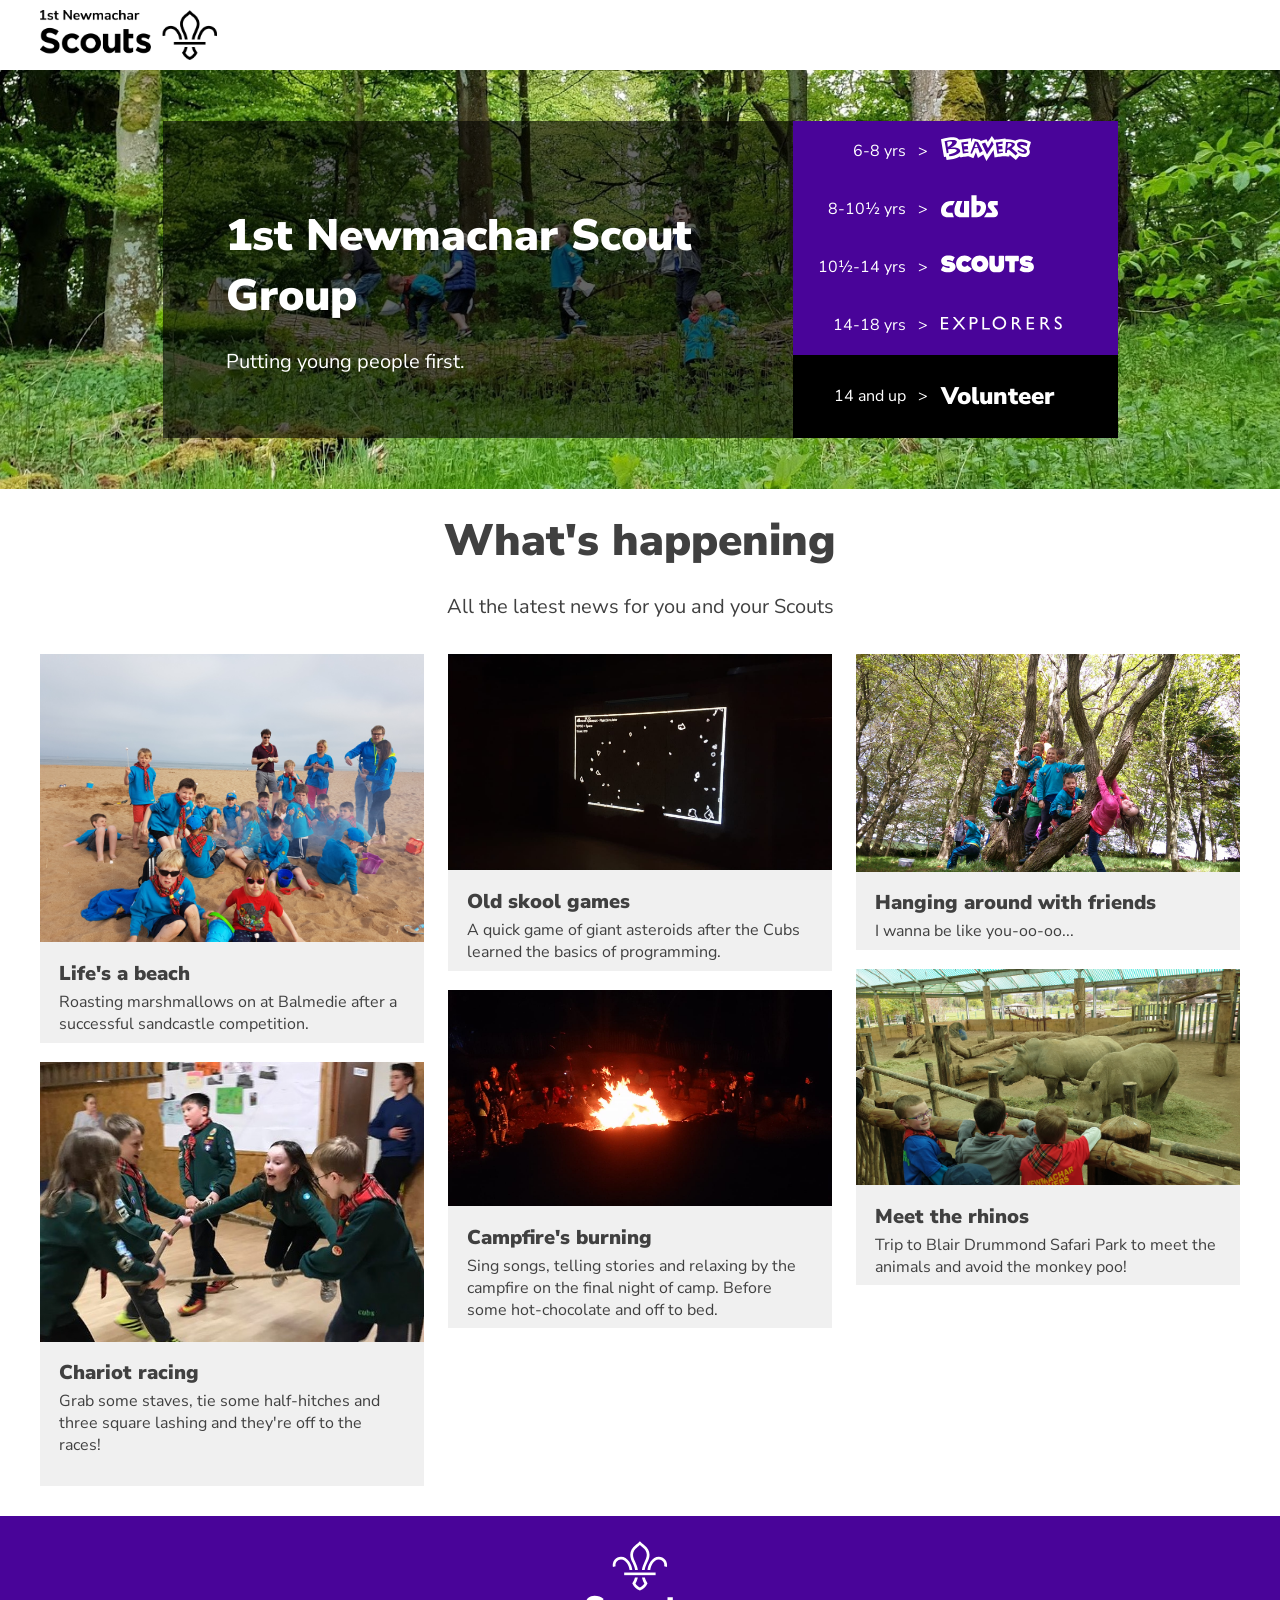
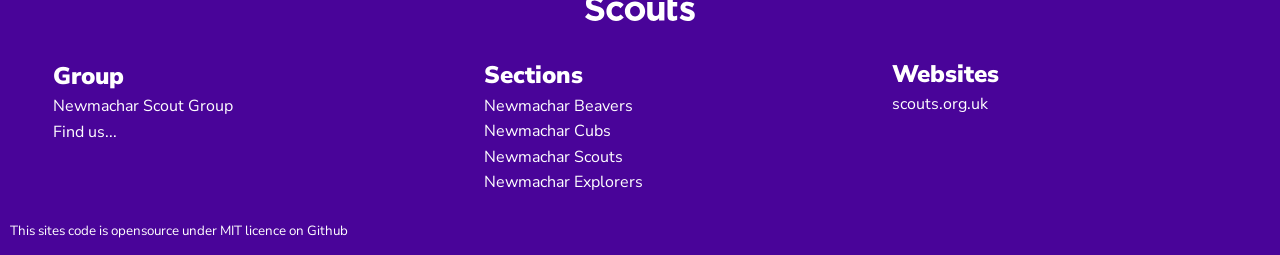
==== index.html @ b83c63a9 "Adding Meta Data" ====
<!DOCTYPE html>
<html>
	<head>
		<title>1st Newmachar Scout Group</title>

		<link rel="icon" type="image/png" sizes="16x16" href="assets/images/logos/favicon-16x16.png">

		<meta http-equiv="content-type" content="text/html; charset=utf-8" />
		<meta name="description" content="Scouting in Newmachar provides life changing adventure for young people aged 6 - 18 and adult volunteering opportunities." />
		<meta name="keywords" content="newmachar, scout group, scouts, scouting, cubs, beavers, aberdeenshire, gordon" />
		<meta name="author" content="1st Newmachar Scout Group">
		<meta name="viewport" content="width=device-width,initial-scale=1.0">

		<meta property="og:title" content="1st Newmachar Scout Group">
		<meta property="og:description" content="Scouting in Newmachar provides life changing adventure for young people aged 6 - 18 and adult volunteering opportunities.">
		<meta property="og:image" content="https://1stnewmacharscouts.org/assets/images/logos/scouts-black.png">

		<link href="https://fonts.googleapis.com/css?family=Nunito+Sans:300,300i,400,400i,700,700i,800,800i,900,900i" rel="stylesheet">
		<link rel="stylesheet" type="text/css" href="assets/css/layout.css"/>
		<link rel="stylesheet" type="text/css" href="assets/css/fonts.css"/>

	</head>
	<body>
			<div class="header"><img src="assets/images/logos/scouts-black.png" alt="scout-logo-black" height="50px"></div>
			<div class="top-area">
				<div class="grid-container">
					<div class="splash">
						<h1>1st Newmachar Scout Group</h1>
						<p>Putting young people first.</p>  
					</div>
					<div class="sections">
						<table class="table">
							<tr>
								<td>6-8 yrs</td>
								<td>></td>
								<td><a href="#Contact-Sections" id="beavers-link"><img src="assets/images/logos/logo-beavers.svg" alt="logo-beavers"></a></td>
							</tr>
							<tr>
								<td>8-10&#189 yrs</td>
								<td>></td>
								<td><a href="#Contact-Sections" id="cubs-link"><img src="assets/images/logos/logo-cubs.svg" alt="logo-cubs"></a></td>
							</tr>
							<tr>
								<td>10&#189-14 yrs</td>
								<td>></td>
								<td><a href="#Contact-Sections" id="scouts-link"><img src="assets/images/logos/logo-scouts.svg" alt="logo-scouts"></a></td>
							</tr>
							<tr>
								<td>14-18 yrs</td>
								<td>></td>
								<td><a href="#Contact-Sections" id="explorers-link"><img src="assets/images/logos/logo-explorers.svg" alt="logo-explorers"></a></td>
							</tr>
						</table>  
					</div>
					<div class="volunteer">
							<table class="table">
								<tr>
									<td>14 and up</td>
									<td>></td>
									<td><a href="#Contact-Sections" id="volunteer-link"><h4>Volunteer</h4></a></td>
								</tr>
							</table>	
					</div>
				</div>  
			</div>
			<div class="contentWallTitle">
				<h1>What's happening</h1>
				<h6>All the latest news for you and your Scouts</h6>
			</div>
			<div class="contentWall">
				<div class="contentBrick">
					<img src="assets/images/Beavers/BeaversAtBeach.jpg" alt="Beavers at Balmedie">
					<h5>Life's a beach</h5>
					<p>Roasting marshmallows on at Balmedie after a successful sandcastle competition.</p>
				</div>
				<div class="contentBrick">
					<img src="assets/images/Cubs/chariots.jpg" alt="Cub chariot racing">
					<h5>Chariot racing</h5>
					<p>Grab some staves, tie some half-hitches and three square lashing and they're off to the races!</p><br>
				</div>
				<div class="contentBrick">
					<img src="assets/images/Cubs/GiantAsteroids.jpg" alt="Asteroids">
					<h5>Old skool games</h5>
					<p>A quick game of giant asteroids after the Cubs learned the basics of programming.</p>
				</div>
				<div class="contentBrick">
					<img src="assets/images/Cubs/campfire.jpg" alt="Campfire">
					<h5>Campfire's burning</h5>
					<p>Sing songs, telling stories and relaxing by the campfire on the final night of camp. Before some hot-chocolate and off to bed.</p>
				</div>
				<div class="contentBrick">
					<img src="assets/images/Beavers/TreeClimbing.jpg" alt="Tree Climbing">
					<h5>Hanging around with friends</h5>
					<p>I wanna be like you-oo-oo...</p>
				</div>
				<div class="contentBrick">
					<img src="assets/images/Beavers/Rhino.jpg" alt="Tree Climbing">
					<h5>Meet the rhinos</h5>
					<p>Trip to Blair Drummond Safari Park to meet the animals and avoid the monkey poo!</p>
				</div>
			</div>
	</body>
	<footer>
		<img src="assets/images/logos/scouts-stack-white.svg" alt="scout-stack-white" class="footer-logo">
		<div class="grid-footer">
			<div class="Contact-Group">
					<address>
						<h4>Group</h4>
						<a href="mailto:newmacharscouts1@gmail.com"> Newmachar Scout Group</a><br>
						<a href="https://goo.gl/maps/AcLR6WEDn4KgxzaY7">Find us...</a>
					</address>
			</div>
			<div class="Contact-Sections" id="Contact-Sections">
					<address>
						<h4>Sections</h4>
						<a href="mailto:newmacharbeavers@gmail.com"> Newmachar Beavers</a><br>
						<a href="mailto:newmacharcubs@gmail.com"> Newmachar Cubs</a><br>
						<a href="mailto:newmacharscouts1@gmail.com"> Newmachar Scouts</a><br>
						<a href="mailto:newmacharexplorers@gordondistrictscouts.org.uk"> Newmachar Explorers</a>
					</address>
			</div>
			<div class="Websites">
				<h4>Websites</h4>
				<a href="https://www.scouts.org.uk"> scouts.org.uk</a><br>

			</div>
		</div>
		<div>
			<p><small>This sites code is opensource under MIT licence on <a href="https://github.com/gavbarnett/1stNewmacharScouts"> Github</a></small></p>
		</div>
	</footer>
</html>
---- assets/css/layout.css ----
* {margin: 0; padding: 0; outline: none;}

.header{
    margin: auto;
    max-width: 1200px; 
    padding: 10px;
    height: 50px;
}
.contentWallTitle{
    text-align: center;
    margin:auto;
    padding-block-end: 30px;
}

footer{
    background-color: #490499;
    color: #ffffff;
    line-height: 1.6rem;
    padding: 10px;
}
.splash { 
    grid-area: splash; 
    background-color: rgba(0, 0, 0, 0.6);
    padding: 10%;      
}
.splash p{
    font-size: 1.25rem;
}
.sections { 
    grid-area: sections;
    background-color: #490499; 
    font-weight: 700;
}
.volunteer { 
    grid-area: volunteer;
    background-color: #000000;
    font-weight: 700 ;
}
.Contact-Group { 
    grid-area: contactGroup;
}
.Contact-Sections { 
    grid-area: contactSections;
}
.Websites { 
    grid-area: websites;
}

.top-area{
    background-image: url("../images/beavers-in-woods.jpg");
    background-size: cover;
    background-repeat: no-repeat;
    background-position: center;
    vertical-align: auto;
    padding-top: 2%;
    padding-bottom: 2%;
}

.grid-container {
    display: grid;
    margin: auto;
    grid-template-columns: auto;
    grid-template-areas:
        'splash'
        'sections'
        'volunteer';
    padding: 2%;
}
.contentWall {
    background: #ffffff;
    column-count: 1;
    padding-left: 2%;
    padding-right: 2%;
    padding-bottom: 10px;
    column-gap: 2%;
    margin: auto;
    padding-block-end: 30px;
}
.contentBrick {
    background: #f0f0f0;
    break-inside: avoid;
    font-weight:400;
    padding-left:0%;
    padding-right:0%;
    padding-block-end: 2%; 
    margin-bottom: 5%;
}
.contentBrick h5{
    padding-block-start: 2%; 
}
.contentBrick p, h5{
    padding-left:5%;
    padding-right:5%;
}

.contentBrick img{
    width:100%;
    padding: 0;
    margin: 0;
}

.grid-footer {
    display: grid;
    margin: auto;
    grid-template-columns: auto;
    grid-template-areas:
        'contactGroup' 
        'contactSections'
        'websites';
    padding: 10px;
}


/* Smartphones (landscape) ----------- */
@media (min-width : 576px) {
    /* Styles */
    .grid-container {
        grid-template-columns: auto auto;
        grid-template-areas:
            'splash splash'
            'sections volunteer';
    }
    .grid-footer {
        grid-template-columns: 50% 50%;
        grid-template-areas:
            'contactGroup contactSections'
            'websites contactSections';
    }
    .contentWall {
        column-count: 2;
    }
}
/* Tablet and above (landscape) ----------- */
@media (min-width : 955px) {
    /* Styles */
    .grid-container {
        max-width: 955px; 
        grid-template-columns: 66% auto;
        grid-template-areas:
            'splash sections'
            'splash volunteer';
    }
    .grid-footer {
        max-width: 1200px; 
        grid-template-columns: auto auto auto;
        grid-template-areas:
            'contactGroup contactSections websites';
    }
    .contentWall {
        column-count: 3;
        max-width: 1200px; 
    }
}

.grid-container > div {
    text-align: left;
    padding: auto;
    color: #ffffff;
}

.grid-footer > div {
    text-align: left;
    padding: 3%;
}
.top-area{
    width: 100%;
}

.table{
    width: 100%;
    margin:auto;
    border: #000000;
    border-width: 10px; 
    height: 100%;
}

td{
    height: 3rem;
}
td:nth-child(1) {
    width: 35%;
    text-align: right;
    font-weight: normal; 
}
td:nth-child(2) {
    width: auto;
    text-align: center;
    font-weight: normal; 
}
td:nth-child(3) {
    width: 55%;
    text-align: left;
    font-weight: normal; 
}
.footer-logo {
    padding-top: 15px;
    padding-bottom: 15px;
    display: block;
    margin-left: auto;
    margin-right: auto;
  }
---- assets/css/fonts.css ----
address{
    font-style: normal;
}
body {
    font-family: "Nunito Sans",-apple-system,BlinkMacSystemFont,"Segoe UI",Roboto,Oxygen,Ubuntu,Cantarell,"Open Sans","Helvetica Neue",sans-serif;
    text-rendering: optimizeLegibility;
    color: #404040;
}
a{
    color: #404040;
    text-decoration: none;
}
.top-area a {
    color: #ffffff;
    text-decoration: none;
}
footer a {
    color: #ffffff;
    text-decoration: none;
}
a:hover {
    text-decoration: underline;
}
h1 {
    font-weight: 900;
    font-size: 2.75rem;
    margin: .5em 0;
}
h2 {
    font-weight: 900;
    font-size: 2rem;
    margin: .4em 0;
}
h3 {
    font-weight: 900;
    font-size: 1.75rem;
    margin: .3em 0;
}
h4 {
    font-weight: 900;
    font-size: 1.5rem;
    margin: .2em 0;
}
h5 {
    font-weight: 900;
    font-size: 1.25rem;
    margin: .2em 0;
}
h6 {
    font-weight: 400;
    font-size: 1.25rem;
    margin: .2em 0;
}
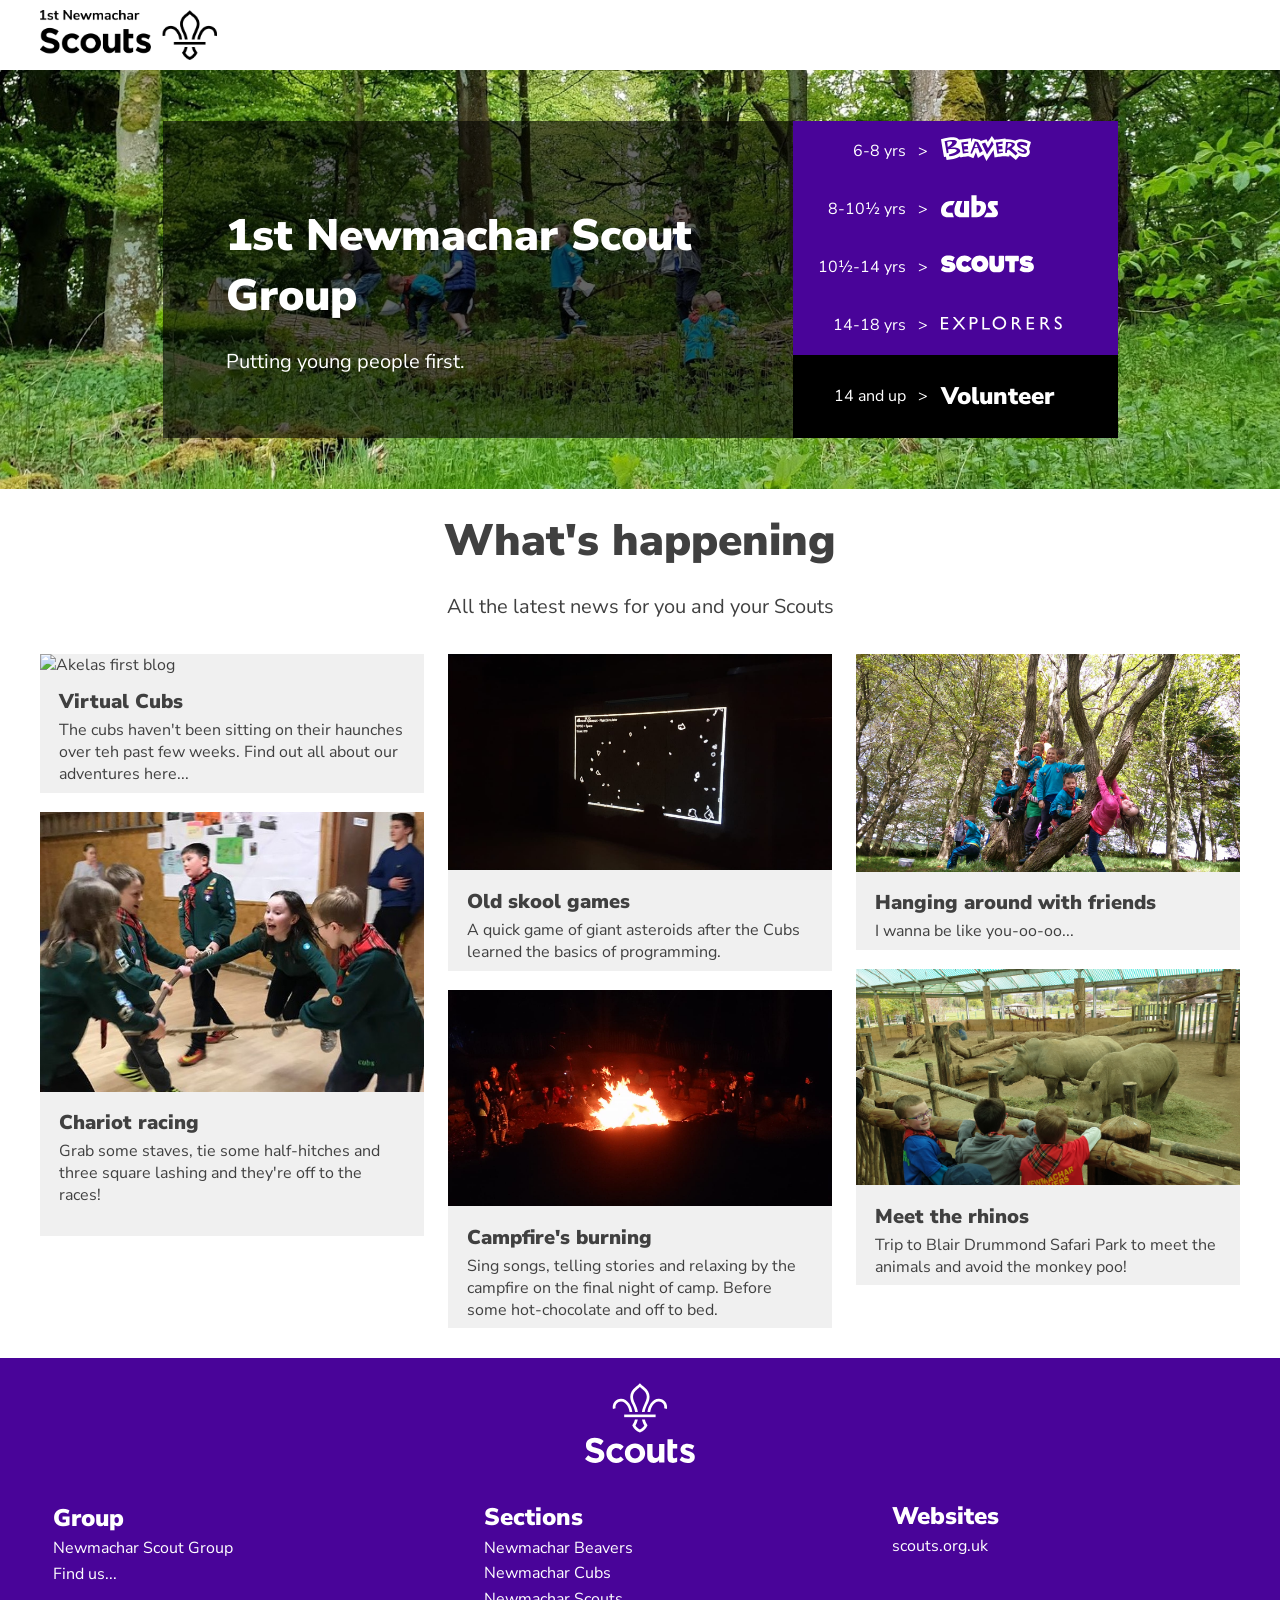
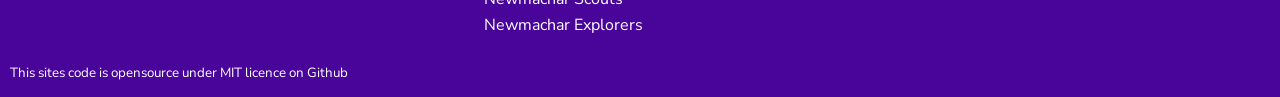
==== commit 81c1c397: "Adding Block Links" ====
--- a/index.html
+++ b/index.html
@@ -21,7 +21,11 @@
 
 	</head>
 	<body>
-			<div class="header"><img src="assets/images/logos/scouts-black.png" alt="scout-logo-black" height="50px"></div>
+			<div class="header">
+				<a href="https://1stnewmacharscouts.org">
+					<img src="assets/images/logos/scouts-black.png" alt="scout-logo-black" height="50px">
+				</a>
+			</div>
 			<div class="top-area">
 				<div class="grid-container">
 					<div class="splash">
@@ -38,7 +42,7 @@
 							<tr>
 								<td>8-10&#189 yrs</td>
 								<td>></td>
-								<td><a href="#Contact-Sections" id="cubs-link"><img src="assets/images/logos/logo-cubs.svg" alt="logo-cubs"></a></td>
+								<td><a href="https://1stnewmacharscouts.org/cubs" id="cubs-link"><img src="assets/images/logos/logo-cubs.svg" alt="logo-cubs"></a></td>
 							</tr>
 							<tr>
 								<td>10&#189-14 yrs</td>
@@ -68,11 +72,15 @@
 				<h6>All the latest news for you and your Scouts</h6>
 			</div>
 			<div class="contentWall">
-				<div class="contentBrick">
-					<img src="assets/images/Beavers/BeaversAtBeach.jpg" alt="Beavers at Balmedie">
-					<h5>Life's a beach</h5>
-					<p>Roasting marshmallows on at Balmedie after a successful sandcastle competition.</p>
-				</div>
+				<a href="https://www.1stnewmacharscouts.org/cubs/">
+					<div class="contentBrick">
+						<img src="akelas_first_blog/assets/images/Wk1Video.png" alt="Akelas first blog">
+						<h5>Virtual Cubs</h5>
+						<p>
+							The cubs haven't been sitting on their haunches over teh past few weeks. Find out all about our adventures here...
+						</p>
+					</div>
+				</a>
 				<div class="contentBrick">
 					<img src="assets/images/Cubs/chariots.jpg" alt="Cub chariot racing">
 					<h5>Chariot racing</h5>
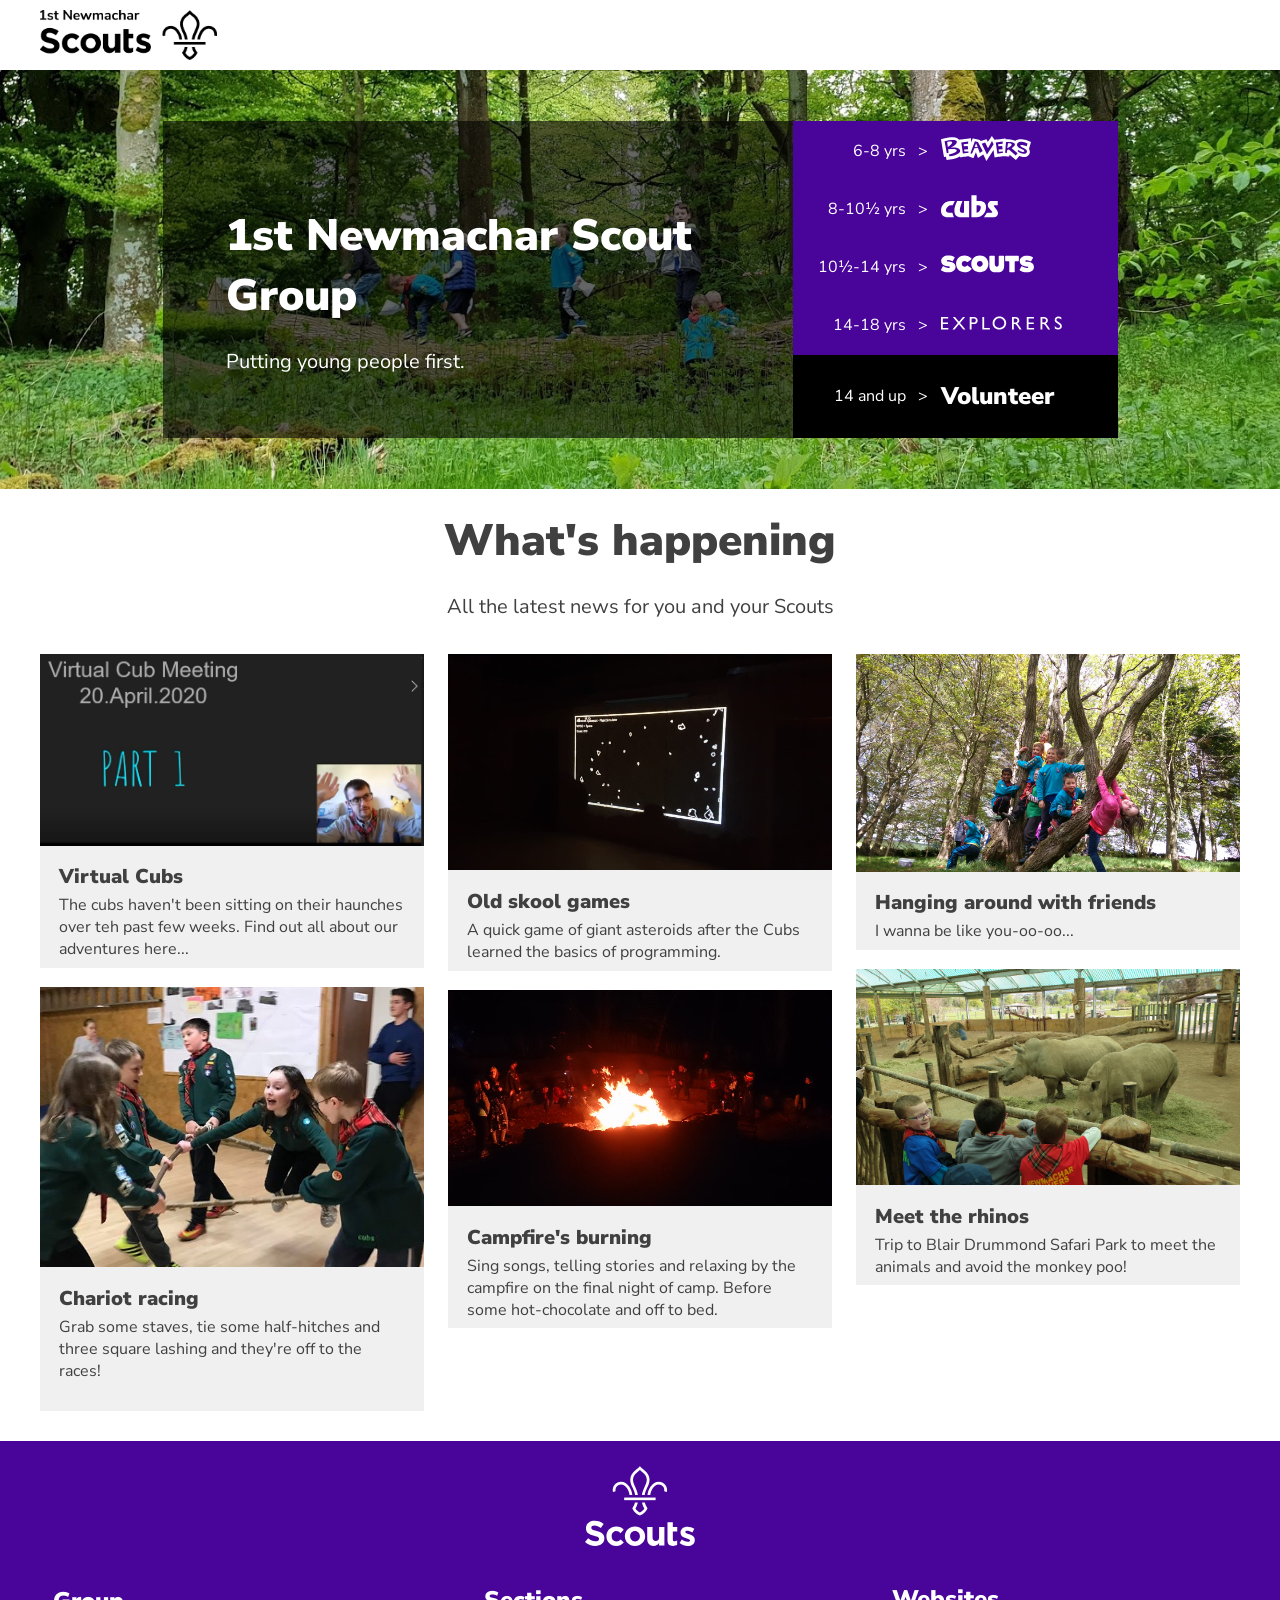
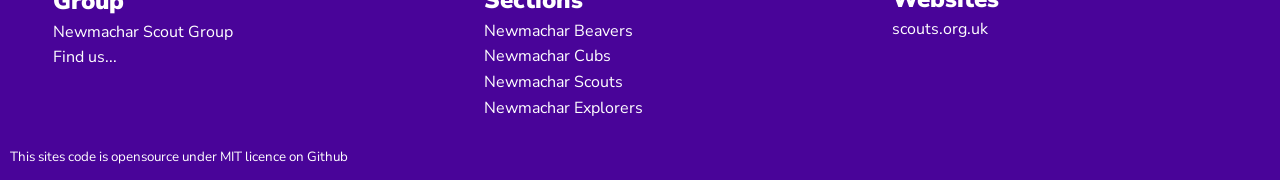
==== commit f1100398: "fixing cubs image" ====
--- a/index.html
+++ b/index.html
@@ -74,7 +74,7 @@
 			<div class="contentWall">
 				<a href="https://www.1stnewmacharscouts.org/cubs/">
 					<div class="contentBrick">
-						<img src="akelas_first_blog/assets/images/Wk1Video.png" alt="Akelas first blog">
+						<img src="cubs/blogs/akelas_first_blog/assets/images/Wk1Video.png" alt="Akelas first blog">
 						<h5>Virtual Cubs</h5>
 						<p>
 							The cubs haven't been sitting on their haunches over teh past few weeks. Find out all about our adventures here...
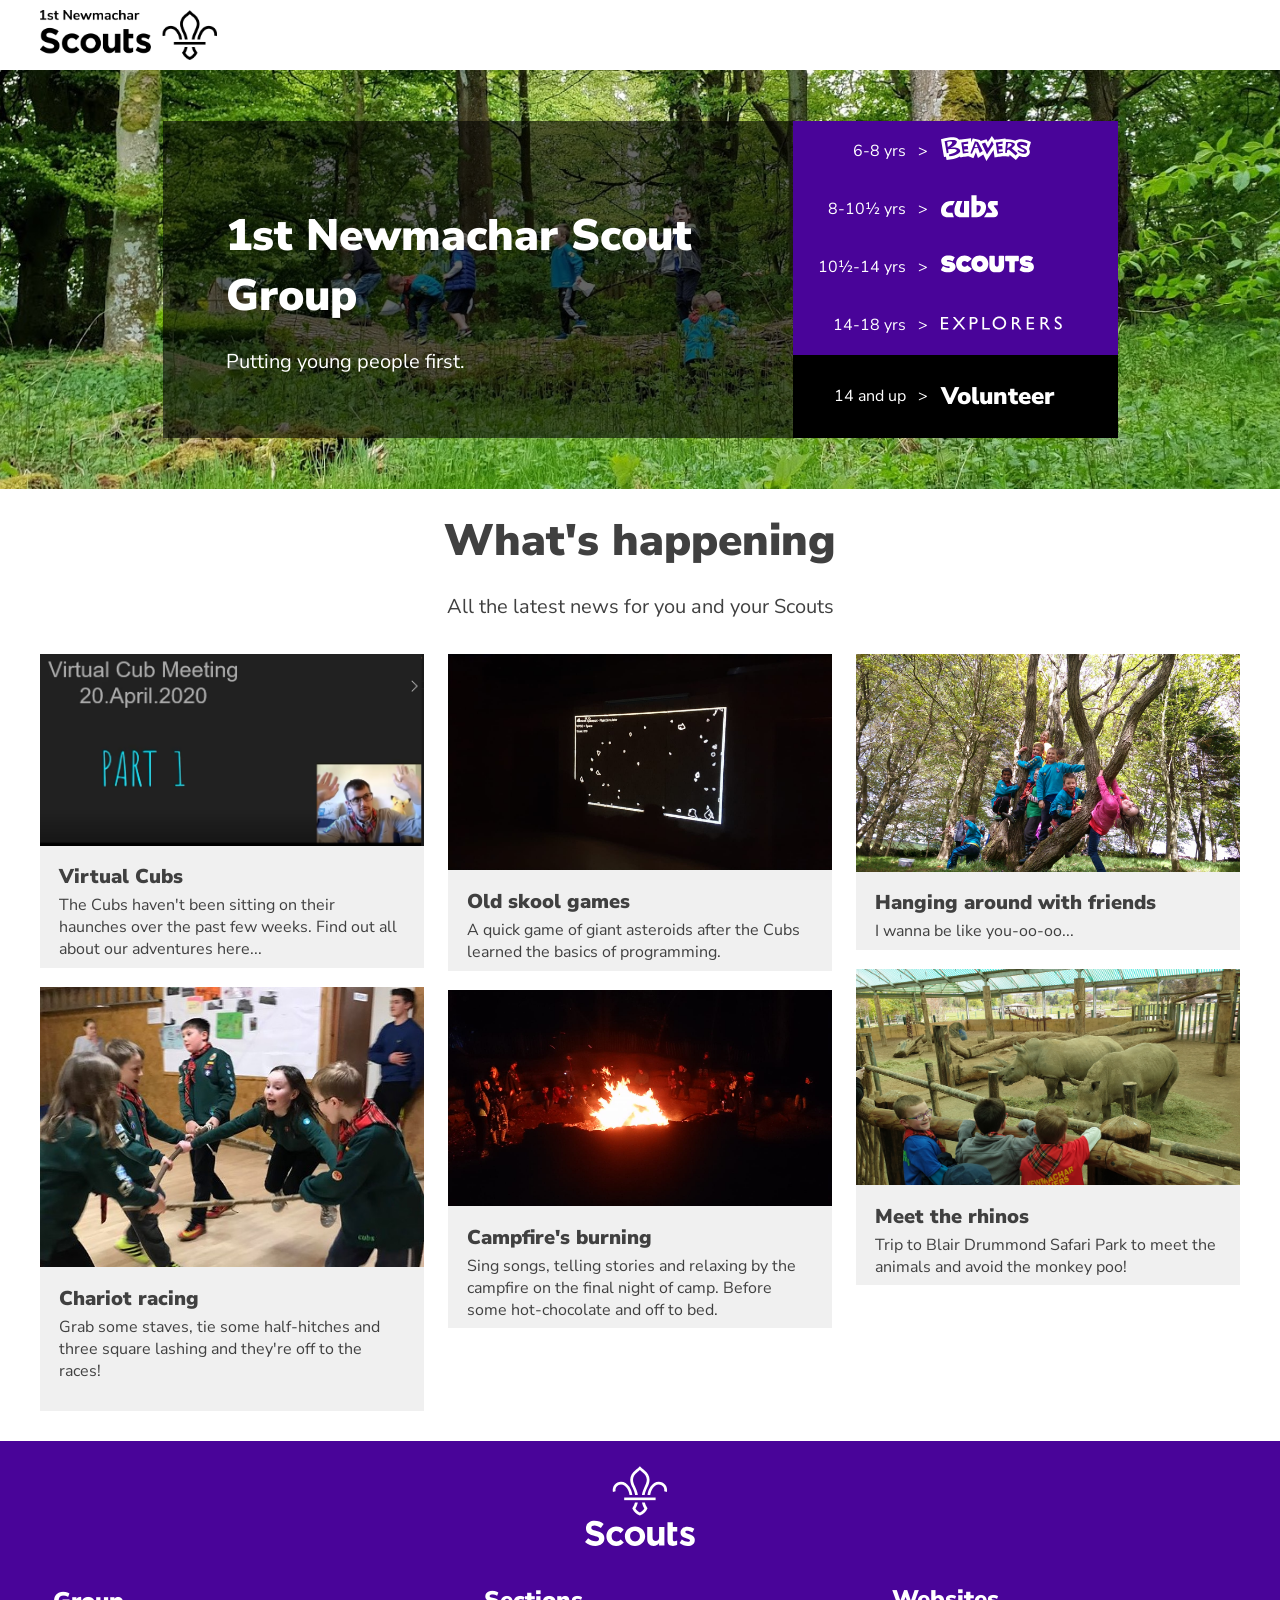
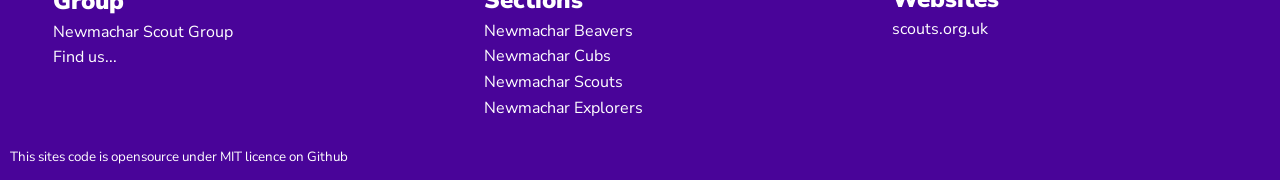
==== commit f6d99a2c: "Typos & text" ====
--- a/index.html
+++ b/index.html
@@ -77,7 +77,7 @@
 						<img src="cubs/blogs/akelas_first_blog/assets/images/Wk1Video.png" alt="Akelas first blog">
 						<h5>Virtual Cubs</h5>
 						<p>
-							The cubs haven't been sitting on their haunches over teh past few weeks. Find out all about our adventures here...
+							The Cubs haven't been sitting on their haunches over the past few weeks. Find out all about our adventures here...
 						</p>
 					</div>
 				</a>
